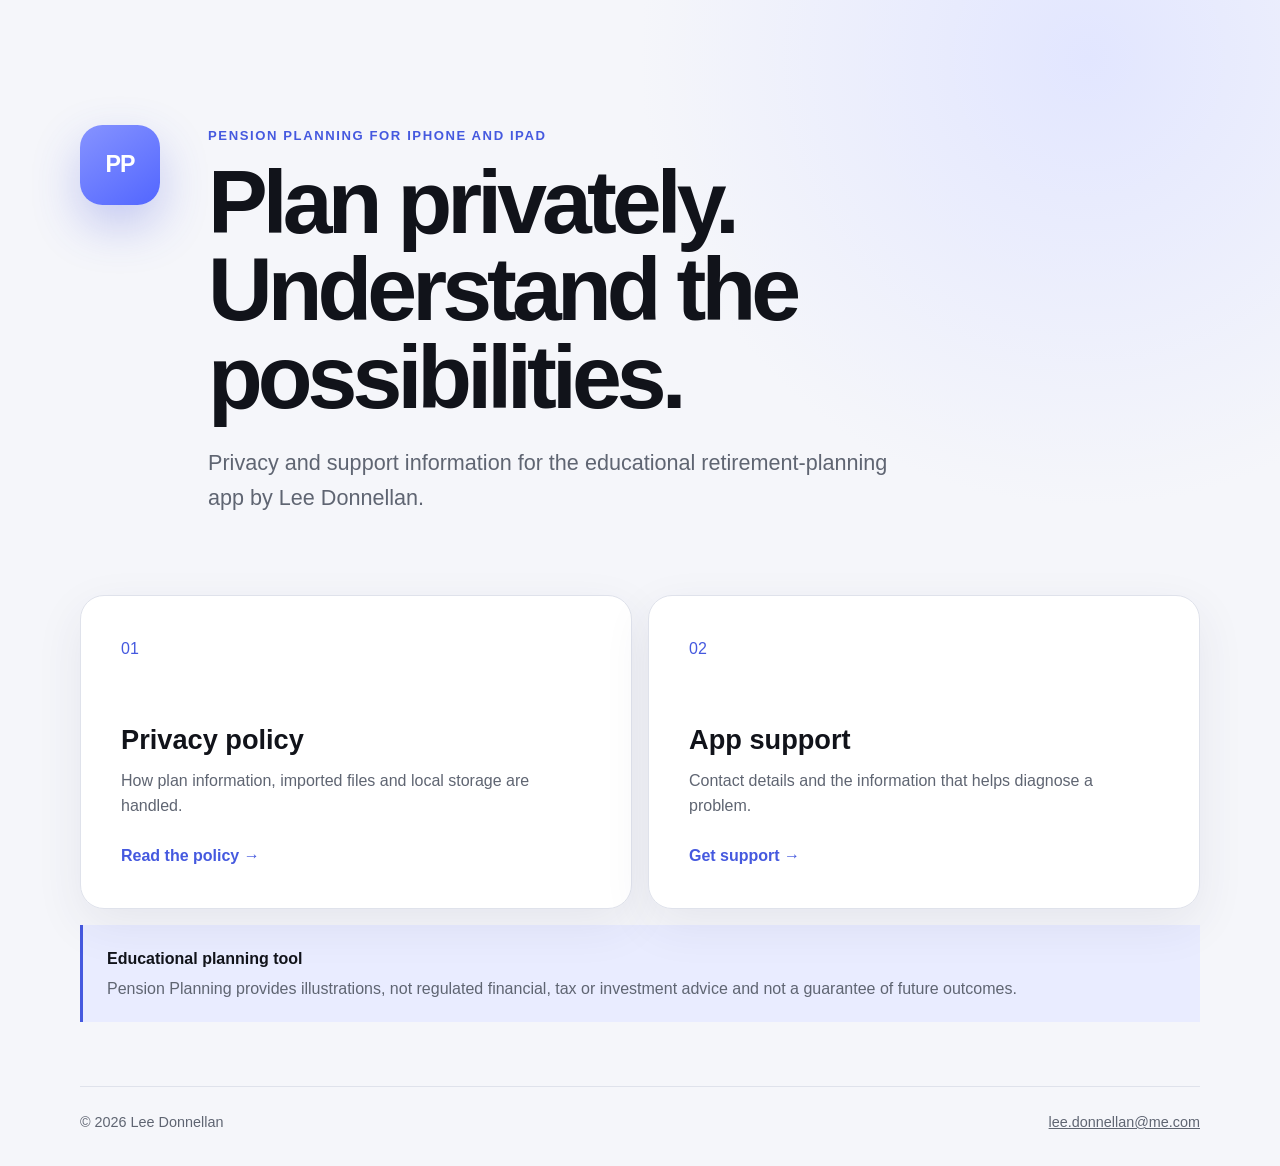
==== index.html @ be310601 "Publish privacy and support site" ====
<!doctype html>
<html lang="en-GB">
<head>
  <meta charset="utf-8">
  <meta name="viewport" content="width=device-width, initial-scale=1">
  <meta name="description" content="Privacy and support information for the Pension Planning app.">
  <title>Pension Planning — Support</title>
  <link rel="stylesheet" href="styles.css">
</head>
<body>
  <main class="shell">
    <header class="hero">
      <div class="mark" aria-hidden="true">PP</div>
      <div>
        <p class="eyebrow">Pension Planning for iPhone and iPad</p>
        <h1>Plan privately.<br>Understand the possibilities.</h1>
        <p class="lede">Privacy and support information for the educational retirement-planning app by Lee Donnellan.</p>
      </div>
    </header>

    <section class="cards" aria-label="Information">
      <a class="card" href="privacy.html">
        <span class="card-number">01</span>
        <h2>Privacy policy</h2>
        <p>How plan information, imported files and local storage are handled.</p>
        <span class="card-link">Read the policy <span aria-hidden="true">→</span></span>
      </a>
      <a class="card" href="support.html">
        <span class="card-number">02</span>
        <h2>App support</h2>
        <p>Contact details and the information that helps diagnose a problem.</p>
        <span class="card-link">Get support <span aria-hidden="true">→</span></span>
      </a>
    </section>

    <aside class="notice">
      <strong>Educational planning tool</strong>
      <p>Pension Planning provides illustrations, not regulated financial, tax or investment advice and not a guarantee of future outcomes.</p>
    </aside>

    <footer>
      <span>© 2026 Lee Donnellan</span>
      <a href="mailto:lee.donnellan@me.com">lee.donnellan@me.com</a>
    </footer>
  </main>
</body>
</html>
---- styles.css ----
:root {
  color-scheme: light dark;
  --background: #07080b;
  --surface: #12151c;
  --surface-raised: #1a1e28;
  --text: #f7f8fb;
  --muted: #a4a9b5;
  --line: #2b3040;
  --accent: #7787ff;
  --accent-soft: #1d254f;
  font-family: -apple-system, BlinkMacSystemFont, "SF Pro Display", "Helvetica Neue", sans-serif;
}

* { box-sizing: border-box; }

body {
  margin: 0;
  min-height: 100vh;
  background:
    radial-gradient(circle at 85% 5%, rgba(91, 112, 255, 0.2), transparent 28rem),
    var(--background);
  color: var(--text);
  line-height: 1.6;
}

a { color: inherit; }

.shell {
  width: min(70rem, calc(100% - 2rem));
  margin: 0 auto;
  padding: clamp(2rem, 6vw, 5rem) 0 2rem;
}

.hero {
  display: grid;
  grid-template-columns: auto 1fr;
  gap: clamp(1.5rem, 4vw, 3rem);
  align-items: start;
  padding: 3rem 0 5rem;
}

.mark {
  display: grid;
  place-items: center;
  width: 5rem;
  aspect-ratio: 1;
  border-radius: 1.4rem;
  background: linear-gradient(145deg, #8693ff, #5266ff);
  color: white;
  font-size: 1.45rem;
  font-weight: 800;
  letter-spacing: -0.04em;
  box-shadow: 0 1.25rem 3rem rgba(63, 80, 220, 0.28);
}

.eyebrow {
  margin: 0 0 0.8rem;
  color: var(--accent);
  font-size: 0.82rem;
  font-weight: 750;
  letter-spacing: 0.12em;
  text-transform: uppercase;
}

h1 {
  max-width: 16ch;
  margin: 0;
  font-size: clamp(2.8rem, 7vw, 6rem);
  line-height: 0.98;
  letter-spacing: -0.055em;
}

.lede {
  max-width: 44rem;
  margin: 1.5rem 0 0;
  color: var(--muted);
  font-size: clamp(1.05rem, 2vw, 1.35rem);
}

.cards {
  display: grid;
  grid-template-columns: repeat(2, minmax(0, 1fr));
  gap: 1rem;
}

.card {
  min-height: 18rem;
  padding: clamp(1.5rem, 4vw, 2.5rem);
  border: 1px solid var(--line);
  border-radius: 1.5rem;
  background: linear-gradient(145deg, var(--surface-raised), var(--surface));
  text-decoration: none;
  transition: transform 160ms ease, border-color 160ms ease;
}

.card:hover, .card:focus-visible {
  transform: translateY(-3px);
  border-color: var(--accent);
}

.card-number { color: var(--accent); font-variant-numeric: tabular-nums; }
.card h2 { margin: 3.5rem 0 0.4rem; font-size: 1.7rem; }
.card p { max-width: 32rem; margin: 0; color: var(--muted); }
.card-link { display: inline-block; margin-top: 1.5rem; color: var(--accent); font-weight: 700; }

.notice {
  margin: 1rem 0 4rem;
  padding: 1.3rem 1.5rem;
  border-left: 3px solid var(--accent);
  background: var(--accent-soft);
}
.notice p { margin: 0.25rem 0 0; color: var(--muted); }

footer {
  display: flex;
  justify-content: space-between;
  gap: 1rem;
  padding-top: 1.5rem;
  border-top: 1px solid var(--line);
  color: var(--muted);
  font-size: 0.9rem;
}

.legal { max-width: 56rem; }
.legal nav { margin-bottom: 4rem; }
.legal nav a { color: var(--accent); text-decoration: none; font-weight: 700; }
.legal h1 { max-width: none; font-size: clamp(2.8rem, 8vw, 5.5rem); }
.updated { color: var(--muted); font-size: 0.9rem; }
.legal article { margin: 4rem 0; }
.legal article section { padding: 2rem 0; border-top: 1px solid var(--line); }
.legal h2 { margin: 0 0 0.65rem; font-size: clamp(1.3rem, 3vw, 1.8rem); }
.legal article p, .legal li { color: var(--muted); }
.legal article a { color: var(--accent); }
.contact-panel { padding: 2rem !important; border: 1px solid var(--line) !important; border-radius: 1.3rem; background: var(--surface); }
.email-button { display: inline-block; padding: 0.7rem 1rem; border-radius: 0.7rem; background: var(--accent); color: white !important; font-weight: 750; text-decoration: none; }
.muted { font-size: 0.92rem; }

@media (max-width: 42rem) {
  .hero { grid-template-columns: 1fr; padding-top: 1rem; }
  .mark { width: 4rem; border-radius: 1.1rem; }
  .cards { grid-template-columns: 1fr; }
  .card { min-height: 15rem; }
  footer { flex-direction: column; }
}

@media (prefers-color-scheme: light) {
  :root {
    --background: #f5f6fa;
    --surface: #ffffff;
    --surface-raised: #ffffff;
    --text: #11131a;
    --muted: #5f6572;
    --line: #dfe2eb;
    --accent: #4559df;
    --accent-soft: #e9ecff;
  }
  body { background: radial-gradient(circle at 85% 5%, #e2e6ff, transparent 28rem), var(--background); }
  .card { box-shadow: 0 1rem 3rem rgba(45, 55, 90, 0.08); }
}
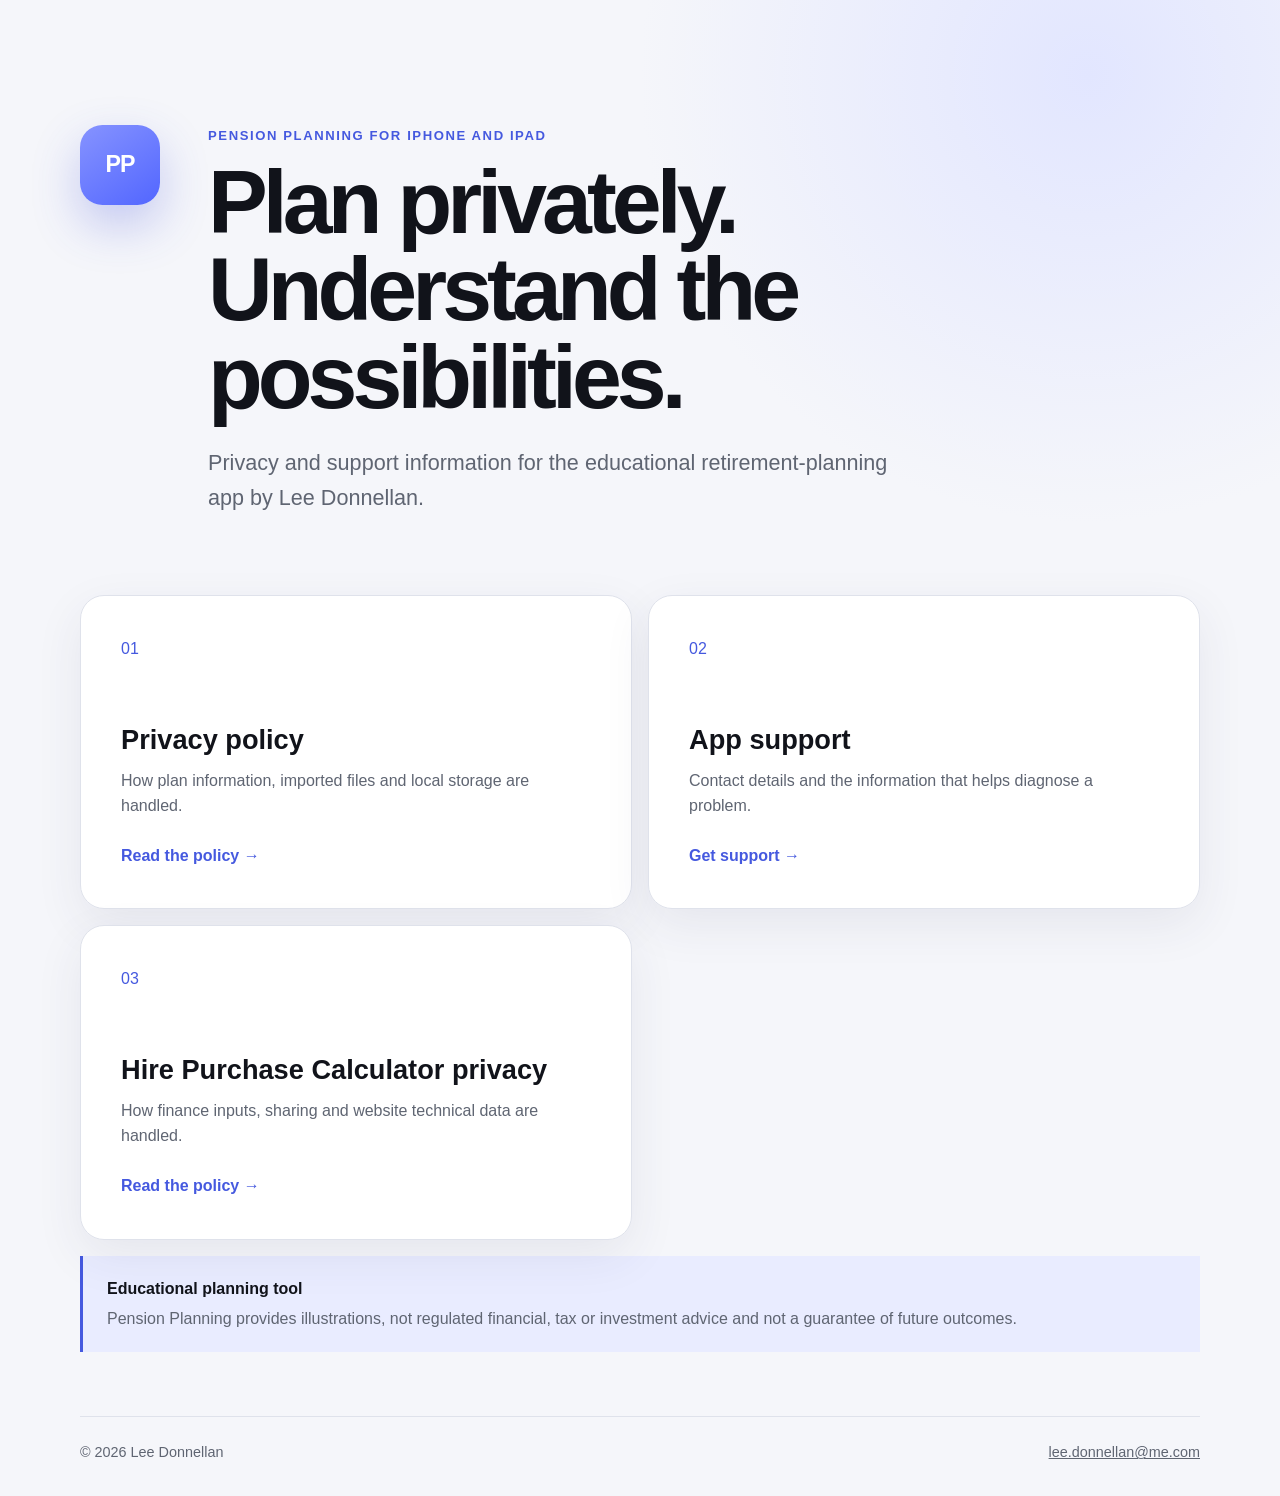
==== commit 66bf869b: "Link Hire Purchase Calculator privacy page Added a new card for Hire Purchase Calculator privacy wit" ====
--- a/index.html
+++ b/index.html
@@ -17,7 +17,6 @@
         <p class="lede">Privacy and support information for the educational retirement-planning app by Lee Donnellan.</p>
       </div>
     </header>
-
     <section class="cards" aria-label="Information">
       <a class="card" href="privacy.html">
         <span class="card-number">01</span>
@@ -31,13 +30,17 @@
         <p>Contact details and the information that helps diagnose a problem.</p>
         <span class="card-link">Get support <span aria-hidden="true">→</span></span>
       </a>
+      <a class="card" href="hire-purchase-privacy.html">
+        <span class="card-number">03</span>
+        <h2>Hire Purchase Calculator privacy</h2>
+        <p>How finance inputs, sharing and website technical data are handled.</p>
+        <span class="card-link">Read the policy <span aria-hidden="true">→</span></span>
+      </a>
     </section>
-
     <aside class="notice">
       <strong>Educational planning tool</strong>
       <p>Pension Planning provides illustrations, not regulated financial, tax or investment advice and not a guarantee of future outcomes.</p>
     </aside>
-
     <footer>
       <span>© 2026 Lee Donnellan</span>
       <a href="mailto:lee.donnellan@me.com">lee.donnellan@me.com</a>
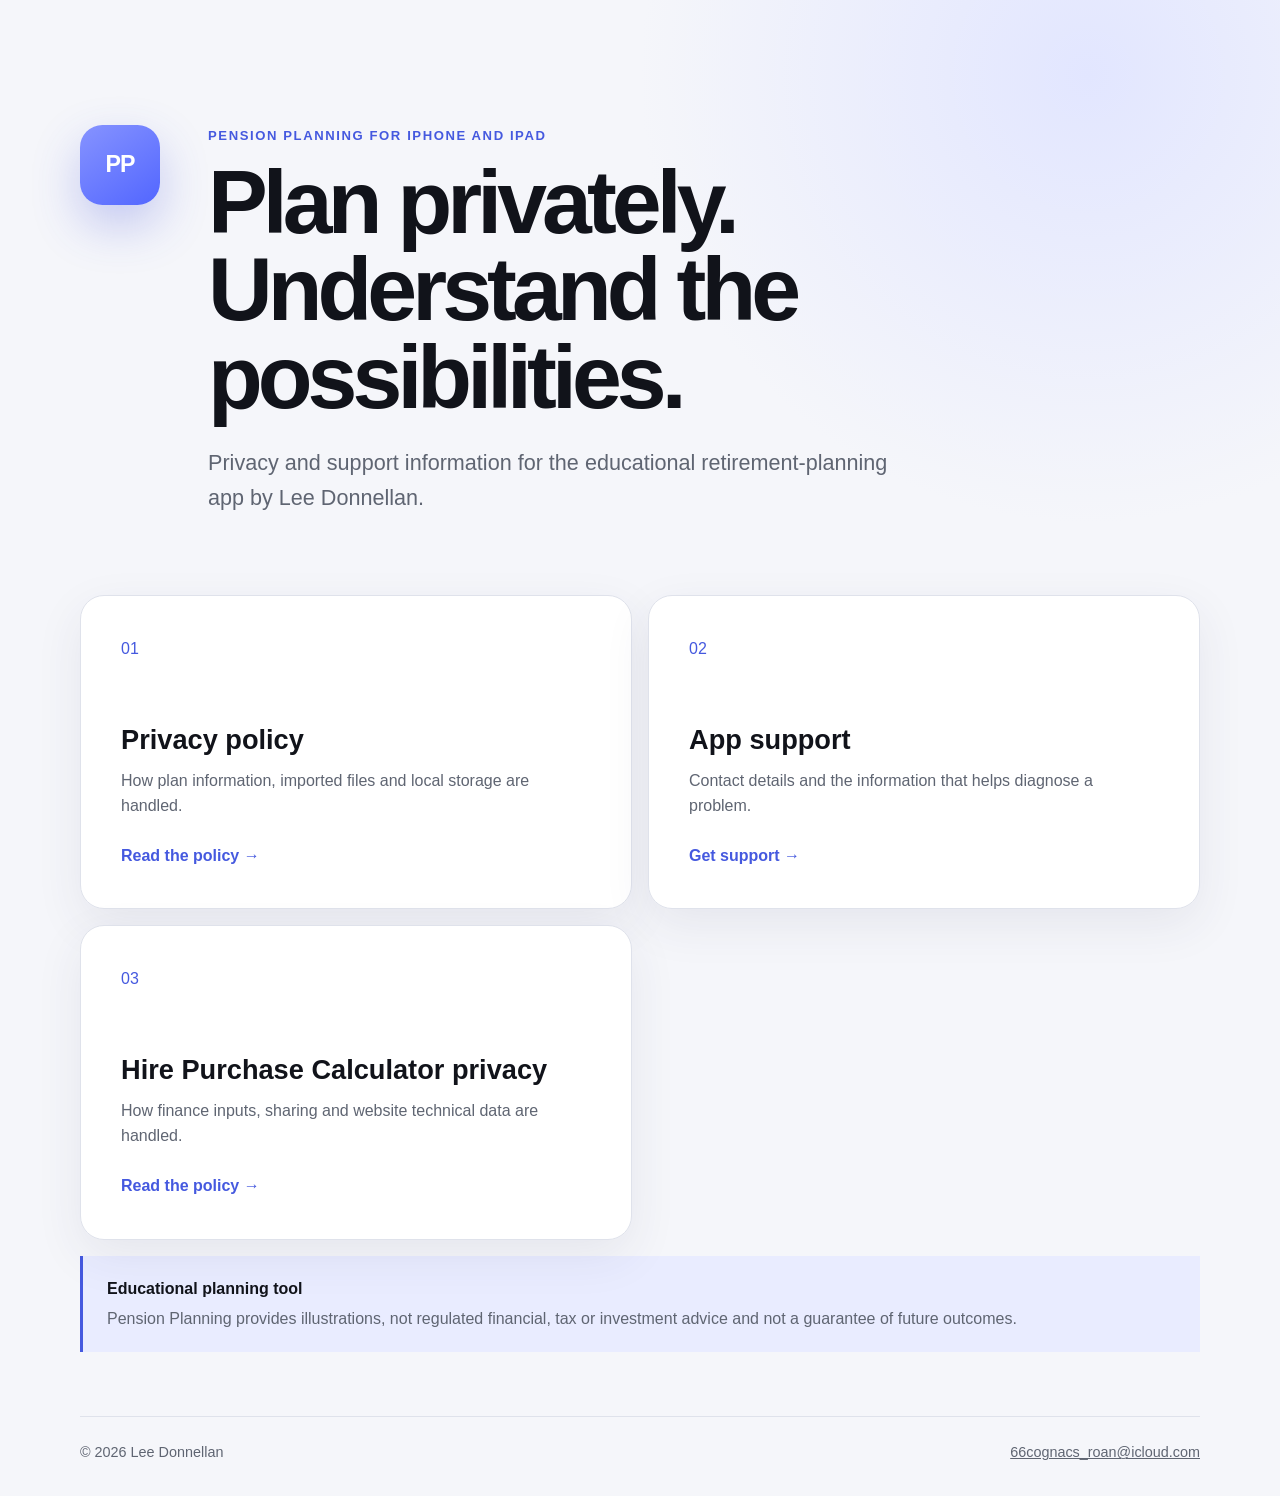
==== commit 470fa4c9: "Update site contact email" ====
--- a/index.html
+++ b/index.html
@@ -43,7 +43,7 @@
     </aside>
     <footer>
       <span>© 2026 Lee Donnellan</span>
-      <a href="mailto:lee.donnellan@me.com">lee.donnellan@me.com</a>
+      <a href="mailto:66cognacs_roan@icloud.com">66cognacs_roan@icloud.com</a>
     </footer>
   </main>
 </body>
